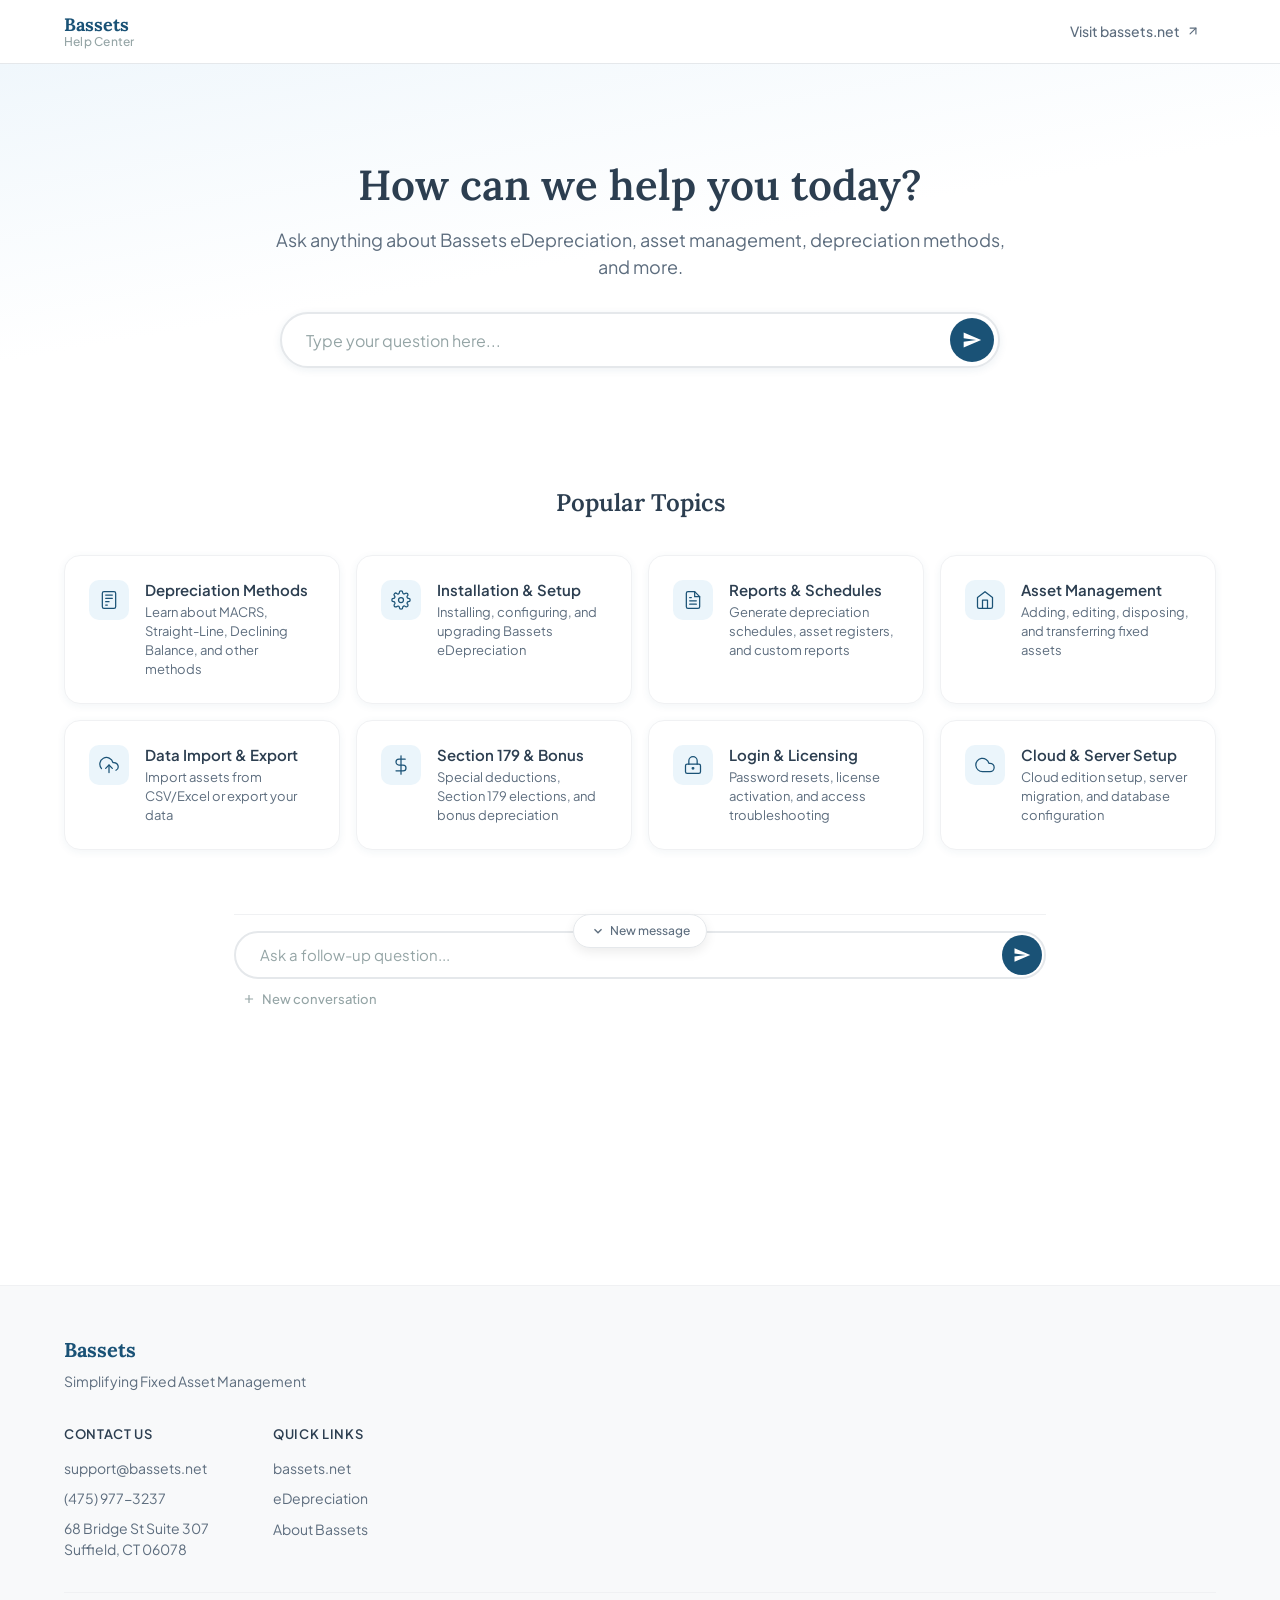
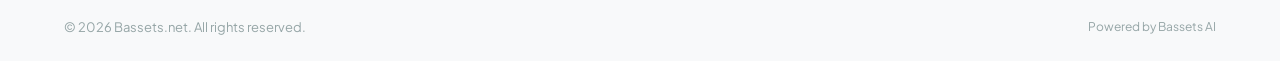
==== static/index.html @ f87bbc4b "commit this all" ====
<!DOCTYPE html>
<html lang="en">
<head>
    <meta charset="UTF-8">
    <meta name="viewport" content="width=device-width, initial-scale=1.0, viewport-fit=cover">
    <title>Bassets Help Center — Fixed Asset Management Support</title>
    <meta name="description" content="Get instant answers about Bassets eDepreciation, fixed asset management, depreciation methods, reports, and more. AI-powered support available 24/7.">

    <!-- OpenGraph -->
    <meta property="og:title" content="Bassets Help Center">
    <meta property="og:description" content="AI-powered support for Bassets Fixed Asset Management Software">
    <meta property="og:type" content="website">
    <meta property="og:url" content="https://help.bassets.net">

    <!-- Fonts -->
    <link rel="preconnect" href="https://fonts.googleapis.com">
    <link rel="preconnect" href="https://fonts.gstatic.com" crossorigin>
    <link href="https://fonts.googleapis.com/css2?family=Lora:wght@400;500;600;700&family=Plus+Jakarta+Sans:wght@300;400;500;600;700&display=swap" rel="stylesheet">

    <!-- Styles -->
    <link rel="stylesheet" href="/static/css/styles.css">
</head>
<body>
    <!-- Skip to content (accessibility) -->
    <a href="#main-content" class="skip-link">Skip to main content</a>

    <!-- ======== HEADER ======== -->
    <header class="header" role="banner">
        <div class="container header__inner">
            <a href="/" class="header__brand" aria-label="Bassets Help Center home">
                <img src="/static/images/bassets-logo.png" alt="Bassets" class="header__logo" onerror="this.style.display='none'">
                <div class="header__titles">
                    <span class="header__name">Bassets</span>
                    <span class="header__subtitle">Help Center</span>
                </div>
            </a>
            <nav class="header__nav">
                <a href="https://www.bassets.net" class="header__link" target="_blank" rel="noopener">
                    Visit bassets.net
                    <svg width="14" height="14" viewBox="0 0 24 24" fill="none" stroke="currentColor" stroke-width="2" stroke-linecap="round" stroke-linejoin="round" aria-hidden="true"><path d="M7 17L17 7"/><path d="M7 7h10v10"/></svg>
                </a>
            </nav>
        </div>
    </header>

    <!-- ======== MAIN ======== -->
    <main id="main-content">

        <!-- Hero Section -->
        <section class="hero" id="hero" aria-label="Search for help">
            <div class="container hero__container">
                <h1 class="hero__title" id="hero-title">How can we help you today?</h1>
                <p class="hero__subtitle" id="hero-subtitle">Ask anything about Bassets eDepreciation, asset management, depreciation methods, and more.</p>
                <form class="hero__form" id="search-form" role="search" aria-label="Ask a question">
                    <div class="hero__input-wrapper">
                        <input
                            type="text"
                            id="search-input"
                            class="hero__input"
                            placeholder="Type your question here..."
                            autocomplete="off"
                            maxlength="2000"
                            aria-label="Type your question"
                        >
                        <button type="submit" class="hero__send-btn" id="send-btn" aria-label="Send question">
                            <svg width="20" height="20" viewBox="0 0 24 24" fill="currentColor" aria-hidden="true"><path d="M2.01 21L23 12 2.01 3 2 10l15 2-15 2z"/></svg>
                        </button>
                    </div>
                    <span class="hero__char-count" id="char-count" aria-live="polite" hidden></span>
                </form>
            </div>
        </section>

        <!-- Common Query Cards -->
        <section class="cards-section" id="cards-section" aria-label="Common topics">
            <div class="container">
                <h2 class="cards-section__heading">Popular Topics</h2>
                <div class="cards-grid" id="cards-grid" role="list">
                    <!-- Cards injected by cards.js -->
                </div>
            </div>
        </section>

        <!-- Chat Area (hidden until first message) -->
        <section class="chat" id="chat-section" aria-label="Chat conversation" hidden>
            <div class="container chat__container">
                <!-- Messages -->
                <div class="chat__messages" id="chat-messages" role="log" aria-live="polite" aria-relevant="additions">
                    <!-- Messages injected by chat.js -->
                </div>

                <!-- Scroll to bottom indicator -->
                <button class="chat__scroll-btn" id="scroll-btn" aria-label="Scroll to latest message" hidden>
                    <svg width="16" height="16" viewBox="0 0 24 24" fill="currentColor" aria-hidden="true"><path d="M7.41 8.59L12 13.17l4.59-4.58L18 10l-6 6-6-6z"/></svg>
                    New message
                </button>

                <!-- Chat input (sticky bottom) -->
                <div class="chat__input-area" id="chat-input-area">
                    <form class="chat__form" id="chat-form">
                        <div class="chat__input-wrapper">
                            <input
                                type="text"
                                id="chat-input"
                                class="chat__input"
                                placeholder="Ask a follow-up question..."
                                autocomplete="off"
                                maxlength="2000"
                                aria-label="Type a follow-up question"
                            >
                            <button type="submit" class="chat__send-btn" id="chat-send-btn" aria-label="Send message">
                                <svg width="18" height="18" viewBox="0 0 24 24" fill="currentColor" aria-hidden="true"><path d="M2.01 21L23 12 2.01 3 2 10l15 2-15 2z"/></svg>
                            </button>
                        </div>
                    </form>
                    <div class="chat__actions">
                        <button class="chat__new-btn" id="new-chat-btn" aria-label="Start new conversation">
                            <svg width="14" height="14" viewBox="0 0 24 24" fill="none" stroke="currentColor" stroke-width="2" aria-hidden="true"><path d="M12 5v14M5 12h14"/></svg>
                            New conversation
                        </button>
                        <span class="chat__char-count" id="chat-char-count" aria-live="polite" hidden></span>
                    </div>
                </div>
            </div>
        </section>

    </main>

    <!-- ======== FOOTER ======== -->
    <footer class="footer" id="footer" role="contentinfo">
        <div class="container footer__inner">
            <div class="footer__brand">
                <span class="footer__name">Bassets</span>
                <p class="footer__tagline">Simplifying Fixed Asset Management</p>
            </div>
            <div class="footer__links">
                <div class="footer__col">
                    <h3 class="footer__col-title">Contact Us</h3>
                    <a href="mailto:support@bassets.net">support@bassets.net</a>
                    <a href="tel:+14759773237">(475) 977-3237</a>
                    <p>68 Bridge St Suite 307<br>Suffield, CT 06078</p>
                </div>
                <div class="footer__col">
                    <h3 class="footer__col-title">Quick Links</h3>
                    <a href="https://www.bassets.net" target="_blank" rel="noopener">bassets.net</a>
                    <a href="https://www.bassets.net/platform" target="_blank" rel="noopener">eDepreciation</a>
                    <a href="https://www.bassets.net/company" target="_blank" rel="noopener">About Bassets</a>
                </div>
            </div>
            <div class="footer__bottom">
                <p>&copy; 2026 Bassets.net. All rights reserved.</p>
                <p class="footer__powered">Powered by Bassets AI</p>
            </div>
        </div>
    </footer>

    <!-- Screen reader announcements -->
    <div id="sr-announcements" class="sr-only" aria-live="assertive" aria-atomic="true"></div>

    <!-- JS Modules -->
    <script type="module" src="/static/js/app.js"></script>
</body>
</html>
---- static/css/styles.css ----
/* =============================================
   Bassets Help Center — Styles
   ============================================= */

/* --- Design Tokens --- */
:root {
  /* Brand colors */
  --color-primary: #1A5276;
  --color-primary-light: #2471A3;
  --color-primary-lighter: #EBF5FB;
  --color-primary-pale: #F0F7FC;

  /* Text */
  --color-text: #2C3E50;
  --color-text-light: #5D6D7E;
  --color-text-muted: #95A5A6;
  --color-text-on-primary: #FFFFFF;

  /* Backgrounds */
  --color-bg: #FFFFFF;
  --color-bg-soft: #F8F9FA;
  --color-bg-hero: linear-gradient(170deg, #F0F7FC 0%, #FFFFFF 50%);

  /* Borders */
  --color-border: #E5E8EB;
  --color-border-light: #F0F1F3;

  /* States */
  --color-success: #27AE60;
  --color-error: #E74C3C;
  --color-warning: #F39C12;

  /* Typography */
  --font-heading: 'Lora', Georgia, 'Times New Roman', serif;
  --font-body: 'Plus Jakarta Sans', -apple-system, BlinkMacSystemFont, 'Segoe UI', sans-serif;
  --font-mono: 'Fira Code', 'Consolas', 'Monaco', monospace;

  /* Spacing */
  --space-xs: 4px;
  --space-sm: 8px;
  --space-md: 16px;
  --space-lg: 24px;
  --space-xl: 32px;
  --space-2xl: 48px;
  --space-3xl: 64px;
  --space-4xl: 96px;

  /* Layout */
  --max-width: 1200px;
  --chat-max-width: 860px;
  --header-height: 64px;

  /* Shadows */
  --shadow-sm: 0 1px 3px rgba(0, 0, 0, 0.06);
  --shadow-md: 0 4px 12px rgba(0, 0, 0, 0.08);
  --shadow-lg: 0 8px 30px rgba(0, 0, 0, 0.1);
  --shadow-input: 0 2px 8px rgba(26, 82, 118, 0.08);
  --shadow-input-focus: 0 4px 20px rgba(26, 82, 118, 0.15);
  --shadow-card: 0 2px 8px rgba(26, 82, 118, 0.06);
  --shadow-card-hover: 0 8px 24px rgba(26, 82, 118, 0.12);

  /* Transitions */
  --transition-fast: 150ms ease;
  --transition-normal: 250ms ease;
  --transition-slow: 400ms ease-out;

  /* Border radius */
  --radius-sm: 6px;
  --radius-md: 10px;
  --radius-lg: 16px;
  --radius-xl: 24px;
  --radius-pill: 9999px;
}


/* --- Reset & Base --- */
*,
*::before,
*::after {
  box-sizing: border-box;
  margin: 0;
  padding: 0;
}

html {
  scroll-behavior: smooth;
  -webkit-text-size-adjust: 100%;
}

body {
  font-family: var(--font-body);
  font-size: 16px;
  line-height: 1.6;
  color: var(--color-text);
  background: var(--color-bg);
  -webkit-font-smoothing: antialiased;
  -moz-osx-font-smoothing: grayscale;
  min-height: 100vh;
  display: flex;
  flex-direction: column;
}

main {
  flex: 1;
}

a {
  color: var(--color-primary);
  text-decoration: none;
  transition: color var(--transition-fast);
}
a:hover {
  color: var(--color-primary-light);
}

img {
  max-width: 100%;
  height: auto;
}

button {
  font-family: inherit;
  cursor: pointer;
  border: none;
  background: none;
}

input {
  font-family: inherit;
}


/* --- Accessibility --- */
.skip-link {
  position: absolute;
  top: -100px;
  left: var(--space-md);
  background: var(--color-primary);
  color: var(--color-text-on-primary);
  padding: var(--space-sm) var(--space-md);
  border-radius: var(--radius-sm);
  z-index: 10000;
  font-size: 14px;
  font-weight: 600;
  transition: top var(--transition-fast);
}
.skip-link:focus {
  top: var(--space-md);
}

.sr-only {
  position: absolute;
  width: 1px;
  height: 1px;
  padding: 0;
  margin: -1px;
  overflow: hidden;
  clip: rect(0, 0, 0, 0);
  white-space: nowrap;
  border: 0;
}

/* Focus outline for keyboard users */
:focus-visible {
  outline: 2px solid var(--color-primary);
  outline-offset: 2px;
}


/* --- Layout --- */
.container {
  width: 100%;
  max-width: var(--max-width);
  margin: 0 auto;
  padding: 0 var(--space-lg);
}


/* =============================================
   HEADER
   ============================================= */
.header {
  position: sticky;
  top: 0;
  z-index: 100;
  background: var(--color-bg);
  border-bottom: 1px solid var(--color-border);
  height: var(--header-height);
}

.header__inner {
  display: flex;
  align-items: center;
  justify-content: space-between;
  height: 100%;
}

.header__brand {
  display: flex;
  align-items: center;
  gap: var(--space-md);
  text-decoration: none;
  color: var(--color-text);
}

.header__logo {
  height: 32px;
  width: auto;
}

.header__titles {
  display: flex;
  flex-direction: column;
  line-height: 1.2;
}

.header__name {
  font-family: var(--font-heading);
  font-weight: 700;
  font-size: 18px;
  color: var(--color-primary);
}

.header__subtitle {
  font-size: 12px;
  font-weight: 500;
  color: var(--color-text-muted);
  letter-spacing: 0.02em;
}

.header__nav {
  display: flex;
  align-items: center;
}

.header__link {
  display: flex;
  align-items: center;
  gap: 6px;
  font-size: 14px;
  font-weight: 500;
  color: var(--color-text-light);
  padding: var(--space-sm) var(--space-md);
  border-radius: var(--radius-sm);
  transition: all var(--transition-fast);
}
.header__link:hover {
  color: var(--color-primary);
  background: var(--color-primary-pale);
}


/* =============================================
   HERO SECTION
   ============================================= */
.hero {
  background: var(--color-bg-hero);
  padding: var(--space-4xl) 0 var(--space-3xl);
  text-align: center;
  transition: padding var(--transition-slow), opacity var(--transition-slow);
}

.hero__container {
  max-width: 800px;
}

.hero__title {
  font-family: var(--font-heading);
  font-size: 42px;
  font-weight: 600;
  color: var(--color-text);
  margin-bottom: var(--space-md);
  line-height: 1.2;
  transition: all var(--transition-slow);
}

.hero__subtitle {
  font-size: 18px;
  color: var(--color-text-light);
  margin-bottom: var(--space-xl);
  line-height: 1.5;
  transition: all var(--transition-slow);
}

.hero__form {
  position: relative;
  max-width: 720px;
  margin: 0 auto;
}

.hero__input-wrapper {
  position: relative;
  display: flex;
  align-items: center;
}

.hero__input {
  width: 100%;
  height: 56px;
  padding: 0 56px 0 var(--space-lg);
  font-size: 16px;
  border: 2px solid var(--color-border);
  border-radius: var(--radius-pill);
  background: var(--color-bg);
  color: var(--color-text);
  box-shadow: var(--shadow-input);
  transition: all var(--transition-normal);
}
.hero__input::placeholder {
  color: var(--color-text-muted);
}
.hero__input:focus {
  outline: none;
  border-color: var(--color-primary);
  box-shadow: var(--shadow-input-focus);
}

.hero__send-btn {
  position: absolute;
  right: 6px;
  width: 44px;
  height: 44px;
  border-radius: 50%;
  background: var(--color-primary);
  color: var(--color-text-on-primary);
  display: flex;
  align-items: center;
  justify-content: center;
  transition: all var(--transition-fast);
}
.hero__send-btn:hover {
  background: var(--color-primary-light);
  transform: scale(1.05);
}
.hero__send-btn:disabled {
  opacity: 0.4;
  cursor: not-allowed;
  transform: none;
}

.hero__char-count {
  display: block;
  text-align: right;
  font-size: 12px;
  color: var(--color-text-muted);
  margin-top: var(--space-xs);
  padding-right: var(--space-md);
}
.hero__char-count.warning {
  color: var(--color-warning);
}
.hero__char-count.error {
  color: var(--color-error);
}

/* Hero collapsed state (chat mode) */
body.chat-mode .hero {
  padding: var(--space-lg) 0;
}
body.chat-mode .hero__title,
body.chat-mode .hero__subtitle {
  opacity: 0;
  height: 0;
  margin: 0;
  overflow: hidden;
  pointer-events: none;
}


/* =============================================
   COMMON QUERY CARDS
   ============================================= */
.cards-section {
  padding: var(--space-2xl) 0 var(--space-3xl);
  transition: opacity var(--transition-slow), max-height var(--transition-slow);
}

.cards-section__heading {
  font-family: var(--font-heading);
  font-size: 24px;
  font-weight: 600;
  color: var(--color-text);
  text-align: center;
  margin-bottom: var(--space-xl);
}

.cards-grid {
  display: grid;
  grid-template-columns: repeat(4, 1fr);
  gap: var(--space-md);
}

.card {
  display: flex;
  align-items: flex-start;
  gap: var(--space-md);
  padding: var(--space-lg);
  background: var(--color-bg);
  border: 1px solid var(--color-border-light);
  border-radius: var(--radius-lg);
  box-shadow: var(--shadow-card);
  cursor: pointer;
  transition: all var(--transition-normal);
  text-decoration: none;
  color: inherit;
  animation: card-fade-in var(--transition-slow) both;
}
.card:nth-child(1) { animation-delay: 0ms; }
.card:nth-child(2) { animation-delay: 50ms; }
.card:nth-child(3) { animation-delay: 100ms; }
.card:nth-child(4) { animation-delay: 150ms; }
.card:nth-child(5) { animation-delay: 200ms; }
.card:nth-child(6) { animation-delay: 250ms; }
.card:nth-child(7) { animation-delay: 300ms; }
.card:nth-child(8) { animation-delay: 350ms; }

.card:hover {
  border-color: var(--color-primary-lighter);
  box-shadow: var(--shadow-card-hover);
  transform: translateY(-2px);
}
.card:focus-visible {
  border-color: var(--color-primary);
}

.card__icon {
  flex-shrink: 0;
  width: 40px;
  height: 40px;
  border-radius: var(--radius-md);
  background: var(--color-primary-lighter);
  color: var(--color-primary);
  display: flex;
  align-items: center;
  justify-content: center;
}
.card__icon svg {
  width: 20px;
  height: 20px;
}

.card__content {
  flex: 1;
  min-width: 0;
}

.card__title {
  font-size: 15px;
  font-weight: 600;
  color: var(--color-text);
  margin-bottom: var(--space-xs);
  line-height: 1.3;
}

.card__desc {
  font-size: 13px;
  color: var(--color-text-light);
  line-height: 1.45;
}

@keyframes card-fade-in {
  from {
    opacity: 0;
    transform: translateY(12px);
  }
  to {
    opacity: 1;
    transform: translateY(0);
  }
}

/* Hide cards in chat mode */
body.chat-mode .cards-section {
  display: none;
}


/* =============================================
   CHAT SECTION
   ============================================= */
.chat {
  flex: 1;
  display: flex;
  flex-direction: column;
  padding-bottom: var(--space-lg);
  animation: fade-in var(--transition-normal) ease-out;
}

.chat__container {
  max-width: var(--chat-max-width);
  display: flex;
  flex-direction: column;
  flex: 1;
  position: relative;
}

.chat__messages {
  flex: 1;
  display: flex;
  flex-direction: column;
  gap: var(--space-md);
  padding: var(--space-lg) 0;
  min-height: 200px;
}

/* Message bubbles */
.message {
  display: flex;
  flex-direction: column;
  animation: message-in var(--transition-normal) ease-out;
}

.message--user {
  align-items: flex-end;
}

.message--assistant {
  align-items: flex-start;
}

.message__bubble {
  max-width: 85%;
  padding: var(--space-md) var(--space-lg);
  border-radius: var(--radius-lg);
  font-size: 15px;
  line-height: 1.6;
  word-wrap: break-word;
  overflow-wrap: break-word;
}

.message--user .message__bubble {
  background: var(--color-primary);
  color: var(--color-text-on-primary);
  border-bottom-right-radius: var(--radius-sm);
  max-width: 75%;
}

.message--assistant .message__bubble {
  background: var(--color-bg);
  color: var(--color-text);
  border: 1px solid var(--color-border);
  border-bottom-left-radius: var(--radius-sm);
}

/* Markdown content in assistant messages */
.message--assistant .message__bubble p {
  margin-bottom: var(--space-sm);
}
.message--assistant .message__bubble p:last-child {
  margin-bottom: 0;
}
.message--assistant .message__bubble strong {
  font-weight: 600;
}
.message--assistant .message__bubble em {
  font-style: italic;
}
.message--assistant .message__bubble code {
  background: var(--color-bg-soft);
  padding: 1px 6px;
  border-radius: 4px;
  font-family: var(--font-mono);
  font-size: 13px;
}
.message--assistant .message__bubble pre {
  background: var(--color-bg-soft);
  border: 1px solid var(--color-border-light);
  border-radius: var(--radius-sm);
  padding: var(--space-md);
  overflow-x: auto;
  margin: var(--space-sm) 0;
}
.message--assistant .message__bubble pre code {
  background: none;
  padding: 0;
}
.message--assistant .message__bubble ol,
.message--assistant .message__bubble ul {
  margin: var(--space-sm) 0 var(--space-sm) var(--space-lg);
}
.message--assistant .message__bubble li {
  margin-bottom: var(--space-xs);
}
.message--assistant .message__bubble a {
  color: var(--color-primary);
  text-decoration: underline;
  text-underline-offset: 2px;
}

/* Sources section */
.message__sources {
  margin-top: var(--space-sm);
  padding: var(--space-sm) var(--space-md);
  max-width: 85%;
}

.message__sources-toggle {
  font-size: 12px;
  font-weight: 500;
  color: var(--color-text-muted);
  display: flex;
  align-items: center;
  gap: 4px;
  padding: var(--space-xs) 0;
  cursor: pointer;
  transition: color var(--transition-fast);
}
.message__sources-toggle:hover {
  color: var(--color-text-light);
}
.message__sources-toggle svg {
  transition: transform var(--transition-fast);
}
.message__sources-toggle[aria-expanded="true"] svg {
  transform: rotate(180deg);
}

.message__sources-list {
  display: none;
  flex-wrap: wrap;
  gap: var(--space-xs);
  margin-top: var(--space-xs);
}
.message__sources-list.open {
  display: flex;
}

.source-pill {
  display: inline-flex;
  align-items: center;
  gap: 4px;
  font-size: 11px;
  font-weight: 500;
  color: var(--color-primary);
  background: var(--color-primary-lighter);
  padding: 2px 10px;
  border-radius: var(--radius-pill);
  white-space: nowrap;
}

/* Typing indicator */
.typing-indicator {
  display: flex;
  align-items: center;
  gap: 6px;
  padding: var(--space-md) var(--space-lg);
  background: var(--color-bg);
  border: 1px solid var(--color-border);
  border-radius: var(--radius-lg);
  border-bottom-left-radius: var(--radius-sm);
  align-self: flex-start;
  animation: message-in var(--transition-normal) ease-out;
}
.typing-indicator span {
  width: 8px;
  height: 8px;
  background: var(--color-text-muted);
  border-radius: 50%;
  animation: typing-bounce 1.2s infinite;
}
.typing-indicator span:nth-child(2) { animation-delay: 0.15s; }
.typing-indicator span:nth-child(3) { animation-delay: 0.3s; }

@keyframes typing-bounce {
  0%, 60%, 100% { transform: translateY(0); opacity: 0.4; }
  30% { transform: translateY(-6px); opacity: 1; }
}

/* Stop generating button */
.chat__stop-btn {
  align-self: center;
  display: flex;
  align-items: center;
  gap: var(--space-sm);
  padding: var(--space-sm) var(--space-md);
  font-size: 13px;
  font-weight: 500;
  color: var(--color-text-light);
  background: var(--color-bg);
  border: 1px solid var(--color-border);
  border-radius: var(--radius-pill);
  cursor: pointer;
  transition: all var(--transition-fast);
  margin-top: var(--space-sm);
}
.chat__stop-btn:hover {
  color: var(--color-error);
  border-color: var(--color-error);
}

/* Error / Retry */
.message__error {
  display: flex;
  align-items: center;
  gap: var(--space-sm);
  margin-top: var(--space-sm);
  font-size: 13px;
  color: var(--color-text-muted);
}
.message__retry-btn {
  font-size: 13px;
  font-weight: 500;
  color: var(--color-primary);
  background: var(--color-primary-lighter);
  padding: var(--space-xs) var(--space-md);
  border-radius: var(--radius-pill);
  cursor: pointer;
  transition: all var(--transition-fast);
}
.message__retry-btn:hover {
  background: var(--color-primary);
  color: var(--color-text-on-primary);
}

/* Rate limit notice */
.chat__rate-limit {
  align-self: center;
  text-align: center;
  padding: var(--space-md) var(--space-lg);
  background: var(--color-primary-pale);
  border-radius: var(--radius-md);
  font-size: 14px;
  color: var(--color-text-light);
  margin: var(--space-md) 0;
}
.chat__rate-limit strong {
  color: var(--color-primary);
}

/* Scroll to bottom button */
.chat__scroll-btn {
  position: sticky;
  bottom: 100px;
  align-self: center;
  display: flex;
  align-items: center;
  gap: var(--space-xs);
  padding: var(--space-sm) var(--space-md);
  font-size: 12px;
  font-weight: 500;
  color: var(--color-text-light);
  background: var(--color-bg);
  border: 1px solid var(--color-border);
  border-radius: var(--radius-pill);
  box-shadow: var(--shadow-md);
  cursor: pointer;
  transition: all var(--transition-fast);
  z-index: 10;
}
.chat__scroll-btn:hover {
  color: var(--color-primary);
  border-color: var(--color-primary);
}

/* Chat input area */
.chat__input-area {
  position: sticky;
  bottom: 0;
  background: var(--color-bg);
  padding: var(--space-md) 0;
  border-top: 1px solid var(--color-border-light);
}

.chat__form {
  position: relative;
}

.chat__input-wrapper {
  position: relative;
  display: flex;
  align-items: center;
}

.chat__input {
  width: 100%;
  height: 48px;
  padding: 0 48px 0 var(--space-lg);
  font-size: 15px;
  border: 2px solid var(--color-border);
  border-radius: var(--radius-pill);
  background: var(--color-bg);
  color: var(--color-text);
  transition: all var(--transition-normal);
}
.chat__input::placeholder {
  color: var(--color-text-muted);
}
.chat__input:focus {
  outline: none;
  border-color: var(--color-primary);
  box-shadow: var(--shadow-input-focus);
}

.chat__send-btn {
  position: absolute;
  right: 4px;
  width: 40px;
  height: 40px;
  border-radius: 50%;
  background: var(--color-primary);
  color: var(--color-text-on-primary);
  display: flex;
  align-items: center;
  justify-content: center;
  transition: all var(--transition-fast);
}
.chat__send-btn:hover {
  background: var(--color-primary-light);
}
.chat__send-btn:disabled {
  opacity: 0.4;
  cursor: not-allowed;
}

.chat__actions {
  display: flex;
  align-items: center;
  justify-content: space-between;
  padding-top: var(--space-sm);
}

.chat__new-btn {
  display: flex;
  align-items: center;
  gap: 6px;
  font-size: 13px;
  font-weight: 500;
  color: var(--color-text-muted);
  padding: var(--space-xs) var(--space-sm);
  border-radius: var(--radius-sm);
  transition: all var(--transition-fast);
}
.chat__new-btn:hover {
  color: var(--color-primary);
  background: var(--color-primary-pale);
}

.chat__char-count {
  font-size: 12px;
  color: var(--color-text-muted);
}
.chat__char-count.warning { color: var(--color-warning); }
.chat__char-count.error { color: var(--color-error); }

/* Contact card (shown when bot can't answer) */
.contact-card {
  display: flex;
  gap: var(--space-md);
  padding: var(--space-md);
  background: var(--color-primary-pale);
  border-radius: var(--radius-md);
  margin-top: var(--space-sm);
  max-width: 85%;
  font-size: 13px;
}
.contact-card a {
  font-weight: 500;
}

@keyframes message-in {
  from {
    opacity: 0;
    transform: translateY(8px);
  }
  to {
    opacity: 1;
    transform: translateY(0);
  }
}

@keyframes fade-in {
  from { opacity: 0; }
  to { opacity: 1; }
}


/* =============================================
   FOOTER
   ============================================= */
.footer {
  background: var(--color-bg-soft);
  border-top: 1px solid var(--color-border-light);
  padding: var(--space-2xl) 0 var(--space-lg);
  margin-top: auto;
}

/* Hide footer in chat mode */
body.chat-mode .footer {
  display: none;
}

.footer__inner {
  display: flex;
  flex-direction: column;
  gap: var(--space-xl);
}

.footer__brand {
  display: flex;
  flex-direction: column;
  gap: var(--space-xs);
}

.footer__name {
  font-family: var(--font-heading);
  font-weight: 700;
  font-size: 20px;
  color: var(--color-primary);
}

.footer__tagline {
  font-size: 14px;
  color: var(--color-text-light);
}

.footer__links {
  display: flex;
  gap: var(--space-3xl);
}

.footer__col {
  display: flex;
  flex-direction: column;
  gap: var(--space-sm);
}

.footer__col-title {
  font-size: 13px;
  font-weight: 600;
  text-transform: uppercase;
  letter-spacing: 0.05em;
  color: var(--color-text);
  margin-bottom: var(--space-xs);
}

.footer__col a {
  font-size: 14px;
  color: var(--color-text-light);
  transition: color var(--transition-fast);
}
.footer__col a:hover {
  color: var(--color-primary);
}

.footer__col p {
  font-size: 14px;
  color: var(--color-text-light);
  line-height: 1.5;
}

.footer__bottom {
  display: flex;
  justify-content: space-between;
  align-items: center;
  padding-top: var(--space-lg);
  border-top: 1px solid var(--color-border-light);
  font-size: 13px;
  color: var(--color-text-muted);
}

.footer__powered {
  font-size: 12px;
}


/* =============================================
   RESPONSIVE
   ============================================= */

/* Tablet */
@media (max-width: 1023px) {
  .cards-grid {
    grid-template-columns: repeat(2, 1fr);
  }

  .hero__title {
    font-size: 34px;
  }

  .hero__subtitle {
    font-size: 16px;
  }

  .hero {
    padding: var(--space-3xl) 0 var(--space-2xl);
  }
}

/* Mobile */
@media (max-width: 767px) {
  .container {
    padding: 0 var(--space-md);
  }

  .cards-grid {
    grid-template-columns: 1fr;
  }

  .hero {
    padding: var(--space-2xl) 0 var(--space-xl);
  }

  .hero__title {
    font-size: 28px;
  }

  .hero__subtitle {
    font-size: 15px;
  }

  .hero__input {
    height: 50px;
    font-size: 15px;
    padding: 0 50px 0 var(--space-md);
  }

  .hero__send-btn {
    width: 40px;
    height: 40px;
    right: 5px;
  }

  .message__bubble {
    max-width: 90%;
  }
  .message--user .message__bubble {
    max-width: 85%;
  }

  .header__link span {
    display: none;
  }

  .footer__links {
    flex-direction: column;
    gap: var(--space-xl);
  }

  .footer__bottom {
    flex-direction: column;
    gap: var(--space-sm);
    text-align: center;
  }

  .card {
    padding: var(--space-md);
  }
}

/* Small mobile */
@media (max-width: 380px) {
  .hero__title {
    font-size: 24px;
  }
}


/* --- Reduced Motion --- */
@media (prefers-reduced-motion: reduce) {
  *,
  *::before,
  *::after {
    animation-duration: 0.01ms !important;
    animation-iteration-count: 1 !important;
    transition-duration: 0.01ms !important;
  }

  html {
    scroll-behavior: auto;
  }
}
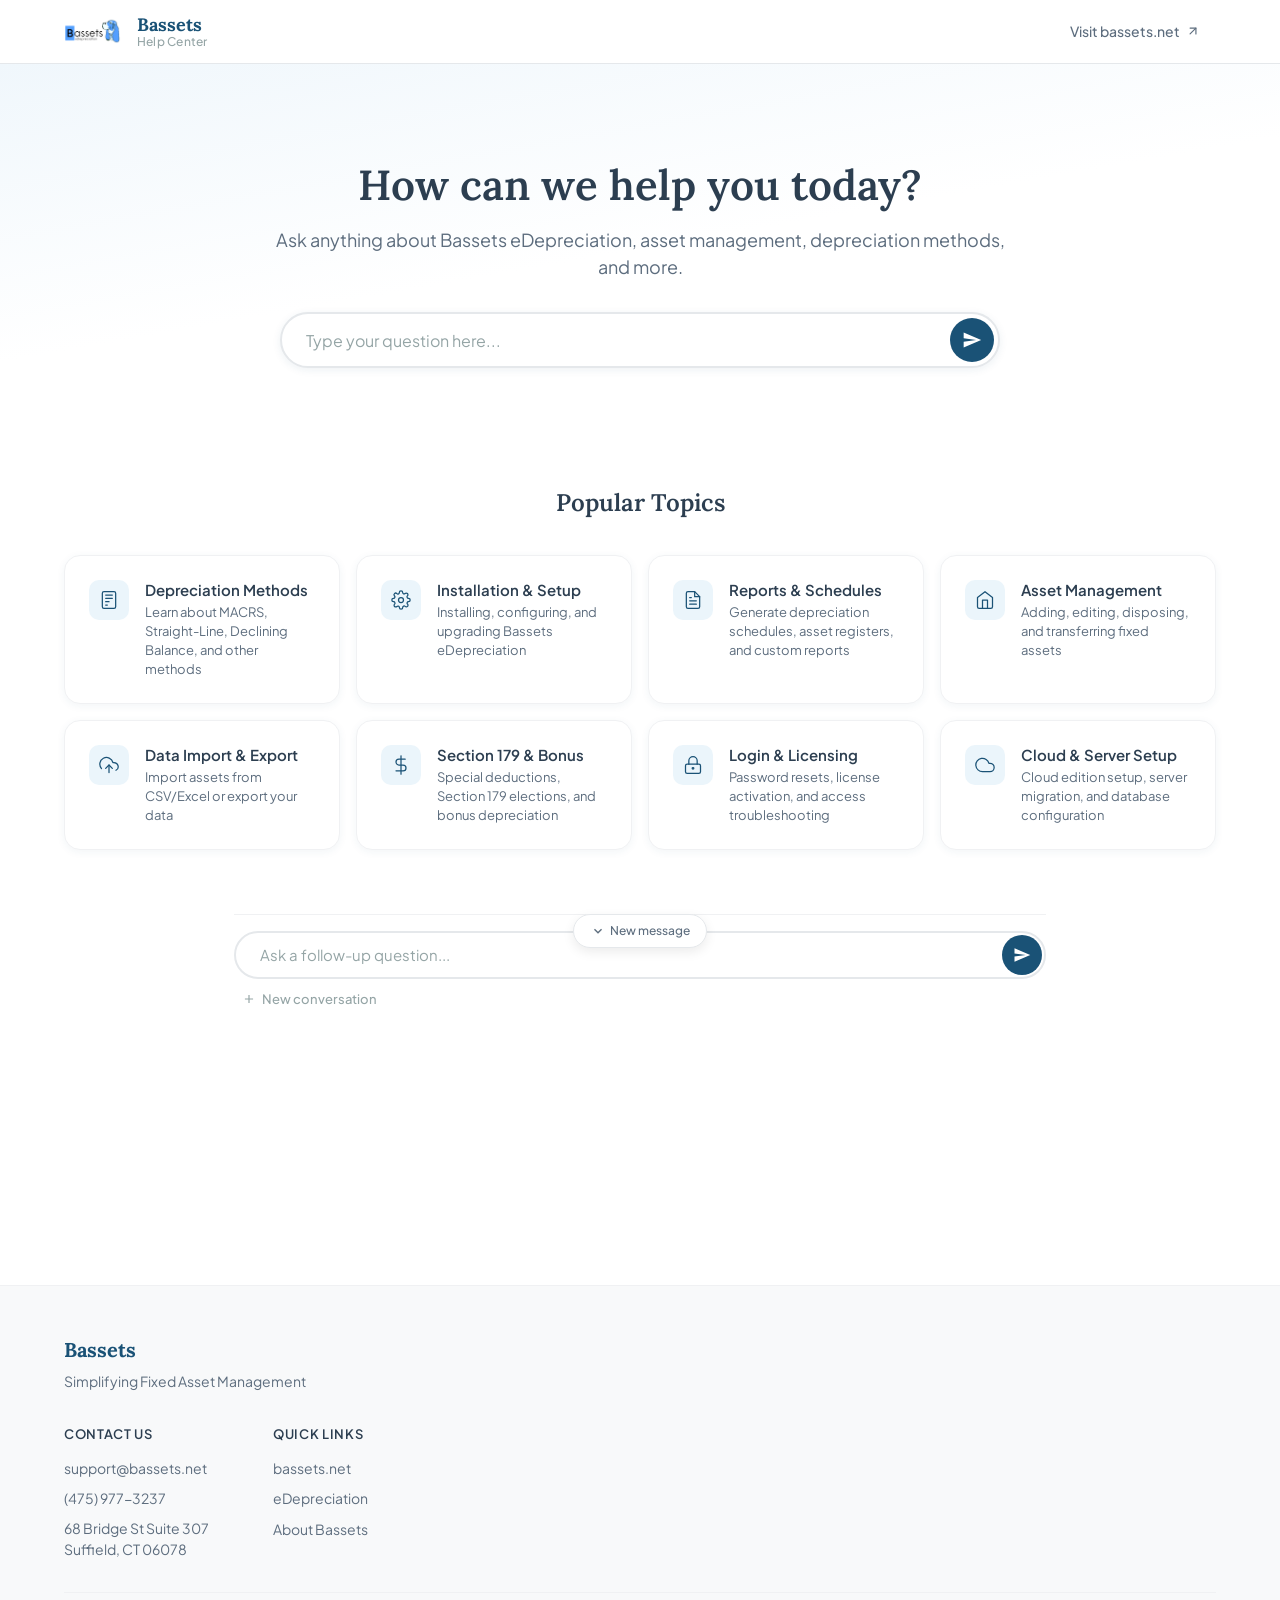
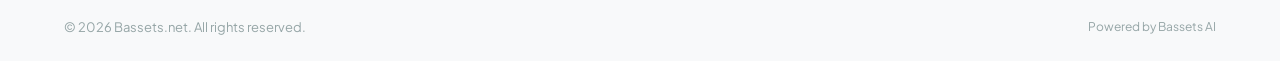
==== commit 75188970: "aaa" ====
--- a/static/index.html
+++ b/static/index.html
@@ -28,7 +28,7 @@
     <header class="header" role="banner">
         <div class="container header__inner">
             <a href="/" class="header__brand" aria-label="Bassets Help Center home">
-                <img src="/static/images/bassets-logo.png" alt="Bassets" class="header__logo" onerror="this.style.display='none'">
+                <img src="/static/images/bassets-logo.webp" alt="Bassets" class="header__logo" onerror="this.style.display='none'">
                 <div class="header__titles">
                     <span class="header__name">Bassets</span>
                     <span class="header__subtitle">Help Center</span>
